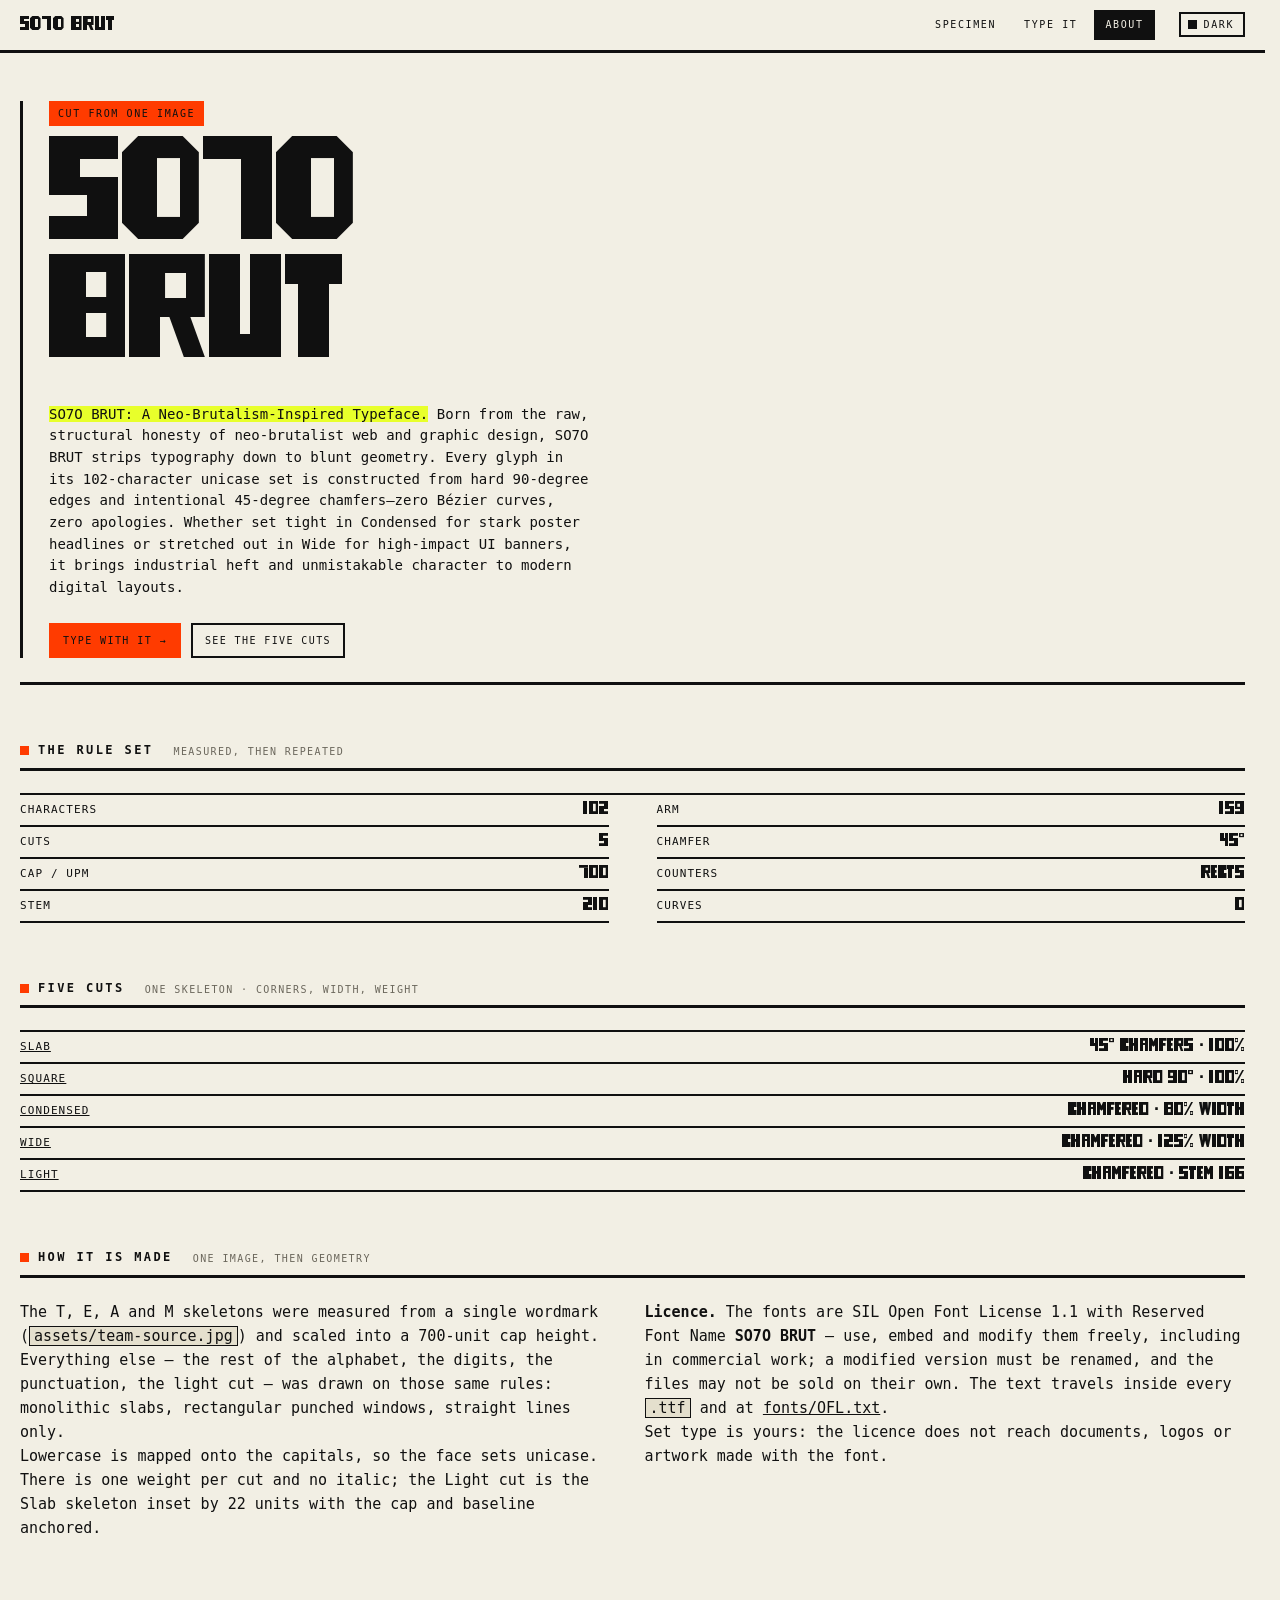
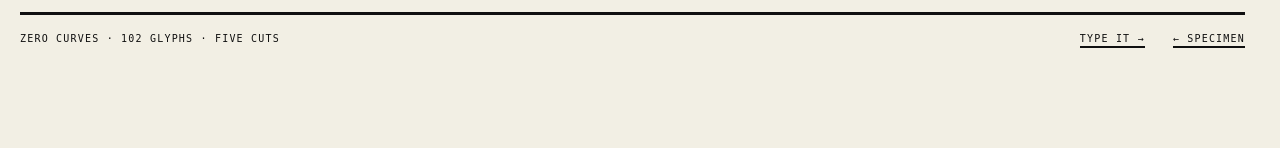
==== about.html @ 9f9d17cc "Publish d05574f Add an about page and the taglines" ====
<!DOCTYPE html>
<html lang="en">
<head>
<meta charset="utf-8">
<meta name="viewport" content="width=device-width, initial-scale=1">
<title>SO7O BRUT — about</title>
<meta name="description" content="SO7O BRUT: A neo-brutalism-inspired unicase display typeface engineered without a single curve. Comes in five cuts — Wide, Slab, Square, Condensed and Light.">
<link rel="stylesheet" href="assets/site.css">
</head>
<body>

<header class="bar">
  <a class="mark" href="index.html">SO7O BRUT</a>
  <nav>
    <a href="index.html">Specimen</a>
    <a href="type.html">Type it</a>
    <a href="about.html" aria-current="page">About</a>
  </nav>
  <button class="theme-toggle" type="button" data-theme-toggle aria-label="Switch to dark theme">
    <span class="sw" aria-hidden="true"></span><span class="t">Dark</span>
  </button>
</header>

<div class="wrap">

  <section class="hero" style="margin-top:0; grid-template-columns: minmax(0,1fr)">
    <div>
      <span class="badge">Cut from one image</span>
      <h1>SO7O<br>BRUT</h1>
      <p class="lede" style="max-width:64ch; margin-top:24px">
        <b>SO7O BRUT: A Neo-Brutalism-Inspired Typeface.</b> Born from the raw,
        structural honesty of neo-brutalist web and graphic design, SO7O BRUT
        strips typography down to blunt geometry. Every glyph in its 102-character
        unicase set is constructed from hard 90-degree edges and intentional
        45-degree chamfers—zero Bézier curves, zero apologies. Whether set tight
        in Condensed for stark poster headlines or stretched out in Wide for
        high-impact UI banners, it brings industrial heft and unmistakable
        character to modern digital layouts.
      </p>
      <div class="cta" style="margin-top:24px">
        <a class="btn accent" href="type.html">Type with it →</a>
        <a class="btn" href="index.html#variants">See the five cuts</a>
      </div>
    </div>
  </section>

  <section>
    <div class="sec-head">
      <h2>The rule set</h2>
      <span class="hint">measured, then repeated</span>
    </div>
    <ul class="facts facts-2">
      <li><span>Characters</span><b>102</b></li>
      <li><span>Cuts</span><b>5</b></li>
      <li><span>Cap / upm</span><b>700</b></li>
      <li><span>Stem</span><b>210</b></li>
      <li><span>Arm</span><b>159</b></li>
      <li><span>Chamfer</span><b>45°</b></li>
      <li><span>Counters</span><b>rects</b></li>
      <li><span>Curves</span><b>0</b></li>
    </ul>
  </section>

  <section>
    <div class="sec-head">
      <h2>Five cuts</h2>
      <span class="hint">one skeleton · corners, width, weight</span>
    </div>
    <ul class="facts">
      <li><span><a href="index.html#cut-slab">Slab</a></span><b>45° chamfers · 100%</b></li>
      <li><span><a href="index.html#cut-square">Square</a></span><b>hard 90° · 100%</b></li>
      <li><span><a href="index.html#cut-condensed">Condensed</a></span><b>chamfered · 80% width</b></li>
      <li><span><a href="index.html#cut-wide">Wide</a></span><b>chamfered · 125% width</b></li>
      <li><span><a href="index.html#cut-light">Light</a></span><b>chamfered · stem 166</b></li>
    </ul>
  </section>

  <section>
    <div class="sec-head">
      <h2>How it is made</h2>
      <span class="hint">one image, then geometry</span>
    </div>
    <div class="copy">
      <div>
        <p style="font-size:15px;line-height:1.6">
          The T, E, A and M skeletons were measured from a single wordmark
          (<code class="inline">assets/team-source.jpg</code>) and scaled into a
          700-unit cap height. Everything else — the rest of the alphabet, the
          digits, the punctuation, the light cut — was drawn on those same rules:
          monolithic slabs, rectangular punched windows, straight lines only.
        </p>
        <p style="font-size:15px;line-height:1.6">
          Lowercase is mapped onto the capitals, so the face sets unicase. There is
          one weight per cut and no italic; the Light cut is the Slab skeleton inset
          by 22 units with the cap and baseline anchored.
        </p>
      </div>
      <div>
        <p style="font-size:15px;line-height:1.6">
          <b>Licence.</b> The fonts are SIL Open Font License 1.1 with Reserved Font
          Name <b>SO7O BRUT</b> — use, embed and modify them freely, including in
          commercial work; a modified version must be renamed, and the files may not
          be sold on their own. The text travels inside every
          <code class="inline">.ttf</code> and at
          <a href="fonts/OFL.txt">fonts/OFL.txt</a>.
        </p>
        <p style="font-size:15px;line-height:1.6">
          Set type is yours: the licence does not reach documents, logos or artwork
          made with the font.
        </p>
      </div>
    </div>
  </section>

  <footer class="foot">
    <span>Zero curves · 102 glyphs · five cuts</span>
    <span class="spacer"></span>
    <a href="type.html">type it →</a>
    <a href="index.html">← specimen</a>
  </footer>

</div>

<script src="assets/app.js"></script>
</body>
</html>
---- assets/site.css ----
/* SO7O BRUT — shared site styles.
   Straight lines, hard borders, flat fills, four font cuts.

   Colours are declared once per token with light-dark(<light>, <dark>), so the
   theme is a single property: color-scheme. The head of every page has no
   script for it — the shell covers a system preference, and assets/app.js sets
   data-theme only once the visitor picks one, which then survives reloads. */

/* The @font-face block below is generated: build.py writes it on every run with
   a content hash on each url, so a rebuilt font can never be served stale. Edit
   the fonts, not this block — hand edits are overwritten on the next build. */
/* build:fonts:begin */
@font-face {
  font-family: "So7o Brut Slab";
  src: url("../fonts/So7oBrutSlab-Regular.ttf?v=18a595bc") format("truetype");
  font-weight: 400; font-style: normal; font-display: block;
}
@font-face {
  font-family: "So7o Brut Square";
  src: url("../fonts/So7oBrutSquare-Regular.ttf?v=8ccb365a") format("truetype");
  font-weight: 400; font-style: normal; font-display: block;
}
@font-face {
  font-family: "So7o Brut Condensed";
  src: url("../fonts/So7oBrutCondensed-Regular.ttf?v=e13615f3") format("truetype");
  font-weight: 400; font-style: normal; font-display: block;
}
@font-face {
  font-family: "So7o Brut Wide";
  src: url("../fonts/So7oBrutWide-Regular.ttf?v=5c6bb9ee") format("truetype");
  font-weight: 400; font-style: normal; font-display: block;
}
@font-face {
  font-family: "So7o Brut Light";
  src: url("../fonts/So7oBrutLight-Regular.ttf?v=78f6a27b") format("truetype");
  font-weight: 400; font-style: normal; font-display: block;
}
/* build:fonts:end */

:root {
  color-scheme: light dark;

  --paper: #f2efe4;
  --paper: light-dark(#f2efe4, #0e0e0d);
  --paper-2: #e4dfcd;
  --paper-2: light-dark(#e4dfcd, #1b1b18);
  --card: #fbf9f1;
  --card: light-dark(#fbf9f1, #151513);
  --ink: #101010;
  --ink: light-dark(#101010, #f2efe4);
  --dim: #6b675c;
  --dim: light-dark(#6b675c, #8b8676);
  --accent: #ff3b00;
  --accent: light-dark(#ff3b00, #ff5c2b);
  --on-accent: #101010;
  --on-accent: light-dark(#101010, #0e0e0d);
  --hi: #e8ff2b;
  --hi: light-dark(#e8ff2b, #d9f227);
  --on-hi: #101010;
  --field: #fff;
  --field: light-dark(#fff, #0a0a09);
  --code-bg: #101010;
  --code-bg: light-dark(#101010, #1d1d1a);
  --code-fg: #ece9de;
  --code-fg: light-dark(#ece9de, #e9e6da);
  --code-dim: #8c8879;
  --code-dim: light-dark(#8c8879, #7e7a6c);

  --rule: 3px solid var(--ink);
  --rule-2: 2px solid var(--ink);
  --mono: ui-monospace, SFMono-Regular, "DejaVu Sans Mono", Menlo, Consolas, monospace;
  --type-slab: "So7o Brut Slab", Impact, sans-serif;
  --type-square: "So7o Brut Square", Impact, sans-serif;
  --type-condensed: "So7o Brut Condensed", Impact, sans-serif;
  --type-wide: "So7o Brut Wide", Impact, sans-serif;
  --type-light: "So7o Brut Light", Impact, sans-serif;
}

/* The visitor's choice wins over the system's, and both are the same block. */
:root[data-theme="dark"] { color-scheme: dark; }
:root[data-theme="light"] { color-scheme: light; }

* { box-sizing: border-box; }

html {
  background: var(--paper);
  /* Hold the scrollbar's width open even when the page is short. Without it,
     dragging the size slider past the window height adds a scrollbar and the
     whole layout jumps 15 px narrower - scrollbar-gutter alone did not reserve
     it in Chrome, overflow-y: scroll does. macOS draws overlay scrollbars, so
     this costs nothing there. */
  overflow-y: scroll;
  scrollbar-gutter: stable;
  -webkit-text-size-adjust: 100%;
}

:focus-visible { outline: 3px solid var(--accent); outline-offset: 2px; }

body {
  margin: 0;
  color: var(--ink);
  background: var(--paper);
  font-family: var(--mono);
  font-size: 14px;
  line-height: 1.55;
  -webkit-font-smoothing: antialiased;
  text-rendering: optimizeLegibility;
}

a { color: inherit; }

.wrap { max-width: 1280px; margin: 0 auto; padding: 0 20px 100px; }

.mono { font-family: var(--mono); }

.label {
  font-family: var(--mono);
  font-size: 10px;
  letter-spacing: .18em;
  text-transform: uppercase;
  color: var(--dim);
}

/* ---------------------------------------------------------------- top bar */
.bar {
  position: sticky; top: 0; z-index: 50;
  display: flex; flex-wrap: wrap; align-items: center; gap: 10px 24px;
  padding: 10px 20px;
  background: var(--paper);
  border-bottom: var(--rule);
}
.bar .mark {
  font-family: var(--type-slab);
  font-size: 20px; line-height: 1;
  text-decoration: none; letter-spacing: .01em;
  white-space: nowrap;
}
.bar nav { display: flex; gap: 6px; margin-left: auto; flex-wrap: wrap; }
.bar nav a {
  font-size: 10px; letter-spacing: .16em; text-transform: uppercase;
  text-decoration: none; padding: 5px 9px; border: 2px solid transparent;
}
.bar nav a:hover { border-color: var(--ink); }
.bar nav a[aria-current="page"] {
  background: var(--ink); color: var(--paper); border-color: var(--ink);
}
.bar .gh {
  font-size: 10px; letter-spacing: .16em; text-transform: uppercase;
  text-decoration: none; border-bottom: 2px solid var(--ink); padding-bottom: 1px;
}

/* theme switch: a flat swatch of the current ink, labelled with the mode
   clicking gives you */
.theme-toggle {
  display: inline-flex; align-items: center; gap: 7px;
  font-family: var(--mono); font-size: 10px; letter-spacing: .16em;
  text-transform: uppercase;
  padding: 5px 9px 5px 7px;
  color: var(--ink); background: transparent;
  border: 2px solid var(--ink); border-radius: 0;
  cursor: pointer;
}
.theme-toggle .sw {
  width: 9px; height: 9px; flex: none;
  background: var(--ink); border: 0;
}
.theme-toggle:hover { background: var(--ink); color: var(--paper); }
.theme-toggle:hover .sw { background: var(--paper); }

/* font cuts */
.f-slab { font-family: var(--type-slab); }
.f-square { font-family: var(--type-square); }
.f-condensed { font-family: var(--type-condensed); }
.f-wide { font-family: var(--type-wide); }
.f-light { font-family: var(--type-light); }

/* ---------------------------------------------------------------- buttons */
/* Flat: a border, a fill on hover, and no offset shadow anywhere. Hierarchy
   comes from solid fills (accent, hi, ink), not from fake depth. */
.btn {
  display: inline-flex; align-items: center; gap: 8px;
  font-family: var(--mono); font-size: 10px; letter-spacing: .14em;
  text-transform: uppercase; text-decoration: none;
  padding: 8px 12px;
  color: var(--ink); background: transparent;
  border: 2px solid var(--ink); border-radius: 0;
  cursor: pointer;
}
.btn:hover { background: var(--ink); color: var(--paper); }
.btn:active { background: var(--accent); border-color: var(--accent); color: var(--on-accent); }
.btn.accent { background: var(--accent); border-color: var(--accent); color: var(--on-accent); }
.btn.accent:hover { background: var(--ink); border-color: var(--ink); color: var(--paper); }
.btn.hi { background: var(--hi); border-color: var(--hi); color: var(--on-hi); }
.btn.hi:hover { background: var(--ink); border-color: var(--ink); color: var(--paper); }

/* ---------------------------------------------------------------- hero */
.hero {
  display: grid;
  grid-template-columns: minmax(0, 1.45fr) minmax(260px, .55fr);
  gap: 28px;
  align-items: start;
  padding: 48px 0 24px;
  border-bottom: var(--rule);
}
.hero h1 {
  font-family: var(--type-slab);
  font-size: clamp(52px, 11.5vw, 178px);
  line-height: .8;
  letter-spacing: -.02em;
  margin: 0;
  text-transform: uppercase;
}
.tagline {
  font-family: var(--mono); font-size: 12px; line-height: 1.55;
  letter-spacing: .02em; color: var(--dim);
  max-width: 46ch; margin: 18px 0 0; text-transform: none;
}
.hero .lede { font-size: 14px; max-width: 42ch; margin: 0 0 20px; }
/* an editorial rule instead of a card: structure without another box */
.hero > div:last-child { border-left: var(--rule); padding-left: 26px; }
.hero .lede b { background: var(--hi); color: var(--on-hi); font-weight: 400; }
.facts { list-style: none; margin: 0 0 24px; padding: 0; border-top: 2px solid var(--ink); }
.facts li {
  display: flex; justify-content: space-between; gap: 12px;
  padding: 6px 0; border-bottom: 2px solid var(--ink);
  font-size: 11px; letter-spacing: .1em; text-transform: uppercase;
}
.facts li b { font-family: var(--type-square); font-size: 18px; letter-spacing: 0; line-height: 1; }
.facts.zebra li { padding: 6px 9px; }
.facts.zebra li:nth-child(odd) { background: var(--paper-2); }
.facts-2 { columns: 2; column-gap: 48px; margin: 0; }
.cta { display: flex; flex-wrap: wrap; gap: 10px; }

.badge {
  display: inline-block;
  background: var(--accent); color: var(--on-accent);
  font-size: 10px; letter-spacing: .16em; text-transform: uppercase;
  padding: 5px 9px;
  margin-bottom: 18px;
}

/* ---------------------------------------------------------------- sections */
section { margin-top: 56px; }
.sec-head {
  display: flex; flex-wrap: wrap; align-items: baseline; gap: 8px 20px;
  border-bottom: var(--rule); padding-bottom: 8px; margin-bottom: 22px;
}
.sec-head h2 {
  font-family: var(--mono); font-size: 12px; letter-spacing: .2em;
  text-transform: uppercase; margin: 0;
  display: flex; align-items: center; gap: 9px;
}
.sec-head h2::before {
  content: ""; width: 9px; height: 9px; flex: none;
  background: var(--accent);
}
.sec-head .hint { font-size: 10px; letter-spacing: .14em; text-transform: uppercase; color: var(--dim); }
.sec-head .spacer { margin-left: auto; }

/* ---------------------------------------------------------------- variant block */
.variant {
  border: var(--rule); background: var(--card);
  padding: 18px; margin-bottom: 40px;
}

/* a compact index of the five cuts, above the specimen blocks */
.cut-list { display: flex; flex-wrap: wrap; gap: 8px; margin: 0 0 22px; }
.cut-list a {
  font-family: var(--mono); font-size: 10px; letter-spacing: .16em;
  text-transform: uppercase; text-decoration: none;
  padding: 7px 10px; border: 2px solid var(--ink); color: var(--ink);
}
.cut-list a:hover { background: var(--ink); color: var(--paper); }
.vhead { display: flex; flex-wrap: wrap; align-items: baseline; gap: 10px 18px; }
.vhead .vname {
  font-family: var(--mono); font-size: 11px; letter-spacing: .2em;
  text-transform: uppercase; margin: 0;
}
.vhead .vnote { font-size: 10px; letter-spacing: .12em; text-transform: uppercase; color: var(--dim); }
.vhead .spacer { margin-left: auto; }
.vhero {
  font-size: clamp(48px, 12vw, 150px);
  line-height: .84;
  letter-spacing: -.015em;
  margin: 10px 0 6px;
  overflow-wrap: anywhere;
}
.vline {
  font-size: clamp(20px, 3.1vw, 34px);
  line-height: 1.12;
  margin: 0 0 4px;
  overflow-wrap: anywhere;
}
.vline.dim { color: var(--dim); }

/* glyph grid */
.grid {
  display: grid;
  grid-template-columns: repeat(auto-fill, minmax(74px, 1fr));
  gap: 5px;
  margin-top: 16px;
}
.cell {
  position: relative;
  display: flex; flex-direction: column; align-items: center; justify-content: center;
  aspect-ratio: 1;
  background: var(--paper);
  border: 2px solid var(--ink);
  padding: 6px 4px 4px;
  cursor: pointer;
  overflow: hidden;
}
.cell:hover { background: var(--hi); color: var(--on-hi); }
.cell .ch { font-size: clamp(26px, 4.2vw, 42px); line-height: 1; font-family: inherit; }
.cell .hex {
  position: absolute; bottom: 2px; left: 0; right: 0;
  text-align: center; font-family: var(--mono); font-size: 8px;
  letter-spacing: .06em; color: var(--dim);
}
.cell:hover .hex { color: var(--on-hi); }
.cell.blank { cursor: default; background: transparent; border-style: dashed; }
.cell.blank:hover { background: transparent; }

/* ---------------------------------------------------------------- specimen extras */
.waterfall p { margin: 0 0 2px; line-height: 1; white-space: nowrap; overflow: hidden; }

.copy {
  display: grid; grid-template-columns: repeat(auto-fit, minmax(260px, 1fr));
  gap: 24px;
}
.copy p { margin: 0; font-size: 19px; line-height: 1.14; }
.copy .big { display: block; font-size: clamp(32px, 5vw, 54px); line-height: .95; margin-bottom: 10px; }

.compare { display: grid; grid-template-columns: 1fr 1fr; gap: 18px; align-items: start; }
.compare figure { margin: 0; }
.compare img, .compare .render {
  display: block; width: 100%;
  background: #000; border: var(--rule);
}
.compare .render {
  aspect-ratio: 1672 / 941;
  display: grid; place-items: center;
  color: #d8d6cf;
  font-size: clamp(46px, 12vw, 128px); line-height: 1;
}
.compare figcaption { margin-top: 6px; }

pre, code { font-family: var(--mono); }
pre {
  background: var(--code-bg); color: var(--code-fg);
  border: var(--rule); padding: 14px 16px; margin: 0;
  font-size: 12px; line-height: 1.65; overflow: auto;
}
pre .c { color: var(--code-dim); }
code.inline { background: var(--paper-2); border: 1px solid var(--ink); padding: 0 4px; }

footer.foot {
  margin-top: 72px; padding-top: 16px; border-top: var(--rule);
  display: flex; flex-wrap: wrap; gap: 10px 28px;
  font-size: 10px; letter-spacing: .12em; text-transform: uppercase;
}
footer.foot a { text-decoration: none; border-bottom: 2px solid var(--ink); }
footer.foot .spacer { margin-left: auto; }

/* ---------------------------------------------------------------- controls */
.editor {
  display: grid;
  grid-template-columns: 300px minmax(0, 1fr);
  gap: 22px;
  align-items: start;
}
.controls {
  border: var(--rule); background: var(--card);
  padding: 16px;
  position: sticky; top: 74px;
}
.field { margin-bottom: 16px; }
.field:last-child { margin-bottom: 0; }
.field > .label { display: block; margin-bottom: 5px; }
.field select, .field textarea, .field input[type="text"], .field input[type="number"] {
  width: 100%; font-family: var(--mono); font-size: 12px;
  color: var(--ink); background: var(--field);
  border: 2px solid var(--ink); border-radius: 0;
  padding: 7px 8px;
}
.field textarea { min-height: 76px; resize: vertical; line-height: 1.5; }
.field input[type="color"] {
  width: 100%; height: 34px; padding: 0; border: 2px solid var(--ink);
  background: var(--field); border-radius: 0; cursor: pointer;
}

/* Off-screen but real: a display:none file input cannot be opened from its
   <label> on iOS Safari, which silently breaks 'Add image'. */
.visually-hidden {
  position: absolute !important;
  width: 1px; height: 1px;
  margin: -1px; padding: 0; border: 0;
  clip-path: inset(50%);
  overflow: hidden;
  white-space: nowrap;
}

/* palette swatches: the names/hex are in title + aria-label, the ring marks the
   current value, and the border keeps pale tints visible on a pale panel */
.chips { display: flex; flex-wrap: wrap; gap: 4px; margin-top: 6px; }
.chip {
  width: 22px; height: 22px; padding: 0; flex: none;
  border: 2px solid var(--ink); border-radius: 0;
  cursor: pointer;
}
.chip:hover { border-color: var(--accent); }
.chip[aria-pressed="true"] {
  outline: 3px solid var(--accent); outline-offset: 1px;
}
.field input[type="range"] {
  width: 100%; accent-color: var(--accent); height: 24px;
}
.row2 { display: grid; grid-template-columns: 1fr 1fr; gap: 10px; }
.val { float: right; color: var(--ink); letter-spacing: .08em; }
.check { display: flex; align-items: center; gap: 8px; font-size: 11px; letter-spacing: .1em; text-transform: uppercase; }
.check input { width: 16px; height: 16px; accent-color: var(--accent); }

.stage {
  border: var(--rule); background: var(--field);
  min-height: 420px;
  padding: 24px;
  overflow: auto;
}
/* .stage's colours come from the page controls now (type.html, svg.html), not
   from a theme class. */

.preview {
  white-space: pre-wrap;
  overflow-wrap: break-word;
  line-height: 1.02;
  margin: 0;
}
.preview:empty::before {
  content: "type something…";
  font-family: var(--mono); font-size: 13px; color: var(--dim);
}

.warn {
  margin-top: 12px; border: 2px solid var(--accent); background: var(--field);
  padding: 8px 10px; font-size: 11px; letter-spacing: .06em;
}
.warn b { color: var(--accent); }

.stage svg { display: block; max-width: 100%; height: auto; }

.out {
  margin-top: 22px;
  display: grid; grid-template-columns: minmax(0, 1fr); gap: 12px;
}
.out textarea {
  width: 100%; min-height: 150px;
  font-family: var(--mono); font-size: 11px;
  border: 2px solid var(--ink); background: var(--field); color: var(--ink);
  padding: 10px; border-radius: 0; resize: vertical;
}
.out .actions { display: flex; flex-wrap: wrap; gap: 10px; }

/* ---------------------------------------------------------------- poster */
.poster-stage { display: grid; place-items: start center; }
.poster-frame { position: relative; width: 100%; line-height: 0; }
#poster, #overlay {
  display: block; width: 100%; height: auto;
}
#poster { border: var(--rule); background: #fff; }
/* handles live on their own canvas so they are never in the export; touch-action
   keeps a drag from scrolling the page under your finger */
#overlay {
  position: absolute; inset: 0; width: 100%; height: 100%;
  cursor: default; touch-action: none;
}
.poster-stage { overscroll-behavior: contain; }
#overlay.on { cursor: move; }
.poster-stage.dropping { outline: 3px dashed var(--accent); outline-offset: -6px; }
.more > summary { cursor: pointer; list-style: none; display: flex; align-items: center; gap: 8px; }
.more > summary::-webkit-details-marker { display: none; }
.more > summary::before {
  content: "+"; font-size: 12px; line-height: 1; width: 12px; display: inline-block;
}
.more[open] > summary::before { content: "−"; }
.more[open] > summary { margin-bottom: 10px; }

.image-head { margin-top: 14px; }
.image-head .cta { margin: 0; }
/* the two buttons carry equal weight: one adds, one removes */
.image-head .cta .btn { flex: 1 1 0; justify-content: center; }

.stage-actions {
  display: flex; flex-wrap: wrap; align-items: center; gap: 8px;
  margin-top: 12px;
}
.stage-actions .label { margin-left: auto; }
.lines { display: grid; gap: 8px; }
.line {
  border: 2px solid var(--ink); background: var(--field);
  padding: 8px; display: grid; gap: 6px;
}
.line input[type="text"] {
  width: 100%; font-family: var(--mono); font-size: 12px;
  color: var(--ink); background: var(--field);
  border: 2px solid var(--ink); border-radius: 0; padding: 6px 7px;
}
.lrow { display: flex; flex-wrap: wrap; align-items: center; gap: 6px; }
.lrow select, .lrow input[type="number"] {
  font-family: var(--mono); font-size: 11px;
  color: var(--ink); background: var(--field);
  border: 2px solid var(--ink); border-radius: 0; padding: 4px 5px;
}
.lrow input[type="number"] { width: 62px; }
/* per-line colour swatches: the button opens the palette popover */
.swatch {
  width: 30px; height: 26px; padding: 0; flex: none;
  border: 2px solid var(--ink); border-radius: 0; cursor: pointer;
}
.swatch:hover { border-color: var(--accent); }
.swatch-label {
  font-family: var(--mono); font-size: 9px; letter-spacing: .1em;
  text-transform: uppercase; color: var(--dim);
}

.palette-pop {
  position: fixed; z-index: 300;
  background: var(--card); border: 3px solid var(--ink);
  padding: 8px; max-width: 250px;
}
.palette-pop .chips { margin: 0; }
.pop-custom {
  display: flex; align-items: center; gap: 8px;
  margin-top: 8px; padding-top: 8px; border-top: 2px solid var(--ink);
  font-family: var(--mono); font-size: 9px; letter-spacing: .14em;
  text-transform: uppercase; color: var(--dim);
}
.pop-custom input[type="color"] {
  width: 30px; height: 26px; padding: 0; margin-left: auto;
  border: 2px solid var(--ink); border-radius: 0; background: var(--field);
  cursor: pointer;
}
.lrow .mini {
  font-family: var(--mono); font-size: 12px; line-height: 1;
  width: 26px; height: 26px; padding: 0;
  color: var(--ink); background: transparent;
  border: 2px solid var(--ink); border-radius: 0; cursor: pointer;
}
.lrow .mini:hover { background: var(--ink); color: var(--paper); }
.lrow .mini.del {
  width: auto; padding: 0 8px;
  font-size: 9px; letter-spacing: .08em; color: var(--accent);
  border-color: var(--accent);
}
.lrow .mini.del:hover { background: var(--accent); color: var(--on-accent); }

/* toast */
.toast {
  position: fixed; left: 50%; bottom: 24px; transform: translateX(-50%);
  background: var(--ink); color: var(--paper);
  border: 2px solid var(--ink);
  padding: 8px 14px; font-size: 11px; letter-spacing: .12em; text-transform: uppercase;
  z-index: 200;
  animation: pop .14s ease-out;
}
@keyframes pop { from { transform: translate(-50%, 8px); opacity: 0 } to { transform: translate(-50%, 0); opacity: 1 } }
@media (prefers-reduced-motion: reduce) {
  .toast { animation: none; }
}

@media (max-width: 900px) {
  .hero { grid-template-columns: 1fr; }
  .hero > div:last-child { border-left: 0; padding-left: 0; border-top: var(--rule); padding-top: 20px; }
  .editor { grid-template-columns: 1fr; }
  .controls { position: static; }
  .compare { grid-template-columns: 1fr; }
}

/* Narrow: the bar gets two rows, the mark and the switch first, nav beneath. */
/* Phones: the bar folds to two rows (mark + switch, then nav), controls get
   real tap targets, and the specimen's block headers stack so the two buttons
   stop wrapping unevenly against the notes. */
@media (max-width: 720px) {
  .wrap { padding: 0 16px 80px; }
  .bar { gap: 8px 12px; padding: 8px 16px; }
  .bar .mark { font-size: 18px; }
  .bar nav { order: 3; width: 100%; margin-left: 0; gap: 2px; }
  .bar nav a { padding: 9px 8px; font-size: 10px; }
  .theme-toggle { margin-left: auto; padding: 9px 10px; }

  .hero { padding: 28px 0 18px; }
  .hero h1 { overflow-wrap: anywhere; }
  .facts-2 { columns: 1; }
  section { margin-top: 40px; }

  .sec-head { gap: 6px 12px; }
  .sec-head .hint { font-size: 9px; }

  .btn { padding: 12px 14px; }
  .vhead { gap: 8px 10px; }
  .vhead .vname, .vhead .vnote { width: 100%; }
  .vhead .spacer { display: none; }
  .variant { padding: 14px; margin-bottom: 26px; }

  .grid { grid-template-columns: repeat(auto-fill, minmax(66px, 1fr)); gap: 4px; }
  .cell { padding: 4px 3px 3px; }

  .controls { padding: 14px; }
  .field input[type="range"] { height: 32px; }
  .chip { width: 28px; height: 28px; }
  .stage { padding: 16px; min-height: 240px; }
  .compare { gap: 14px; }

  /* long URLs in the embed CSS should wrap, not hide behind a scrollbar */
  pre { white-space: pre-wrap; overflow-wrap: anywhere; }

  /* iOS zooms the whole page when a form control smaller than 16 px takes
     focus, and does not zoom back out. 16 px is the threshold, not a taste. */
  .field select, .field textarea, .field input[type="text"],
  .field input[type="number"], .out textarea { font-size: 16px; }

  footer.foot { gap: 8px 18px; padding-top: 14px; }
  footer.foot a { padding: 4px 0; }
  footer.foot .spacer { display: none; }
}

/* Small phones: the display sizes are set by the longest word, not by taste. */
@media (max-width: 430px) {
  .hero h1 { font-size: clamp(54px, 17vw, 84px); }
  .vhero { font-size: clamp(40px, 12.5vw, 60px); }
  .grid { grid-template-columns: repeat(auto-fill, minmax(58px, 1fr)); }
  .cell .hex { font-size: 7px; }
  .copy .big { font-size: clamp(24px, 8vw, 40px); }
  .facts li { font-size: 10px; }
  .facts li b { font-size: 16px; }
}
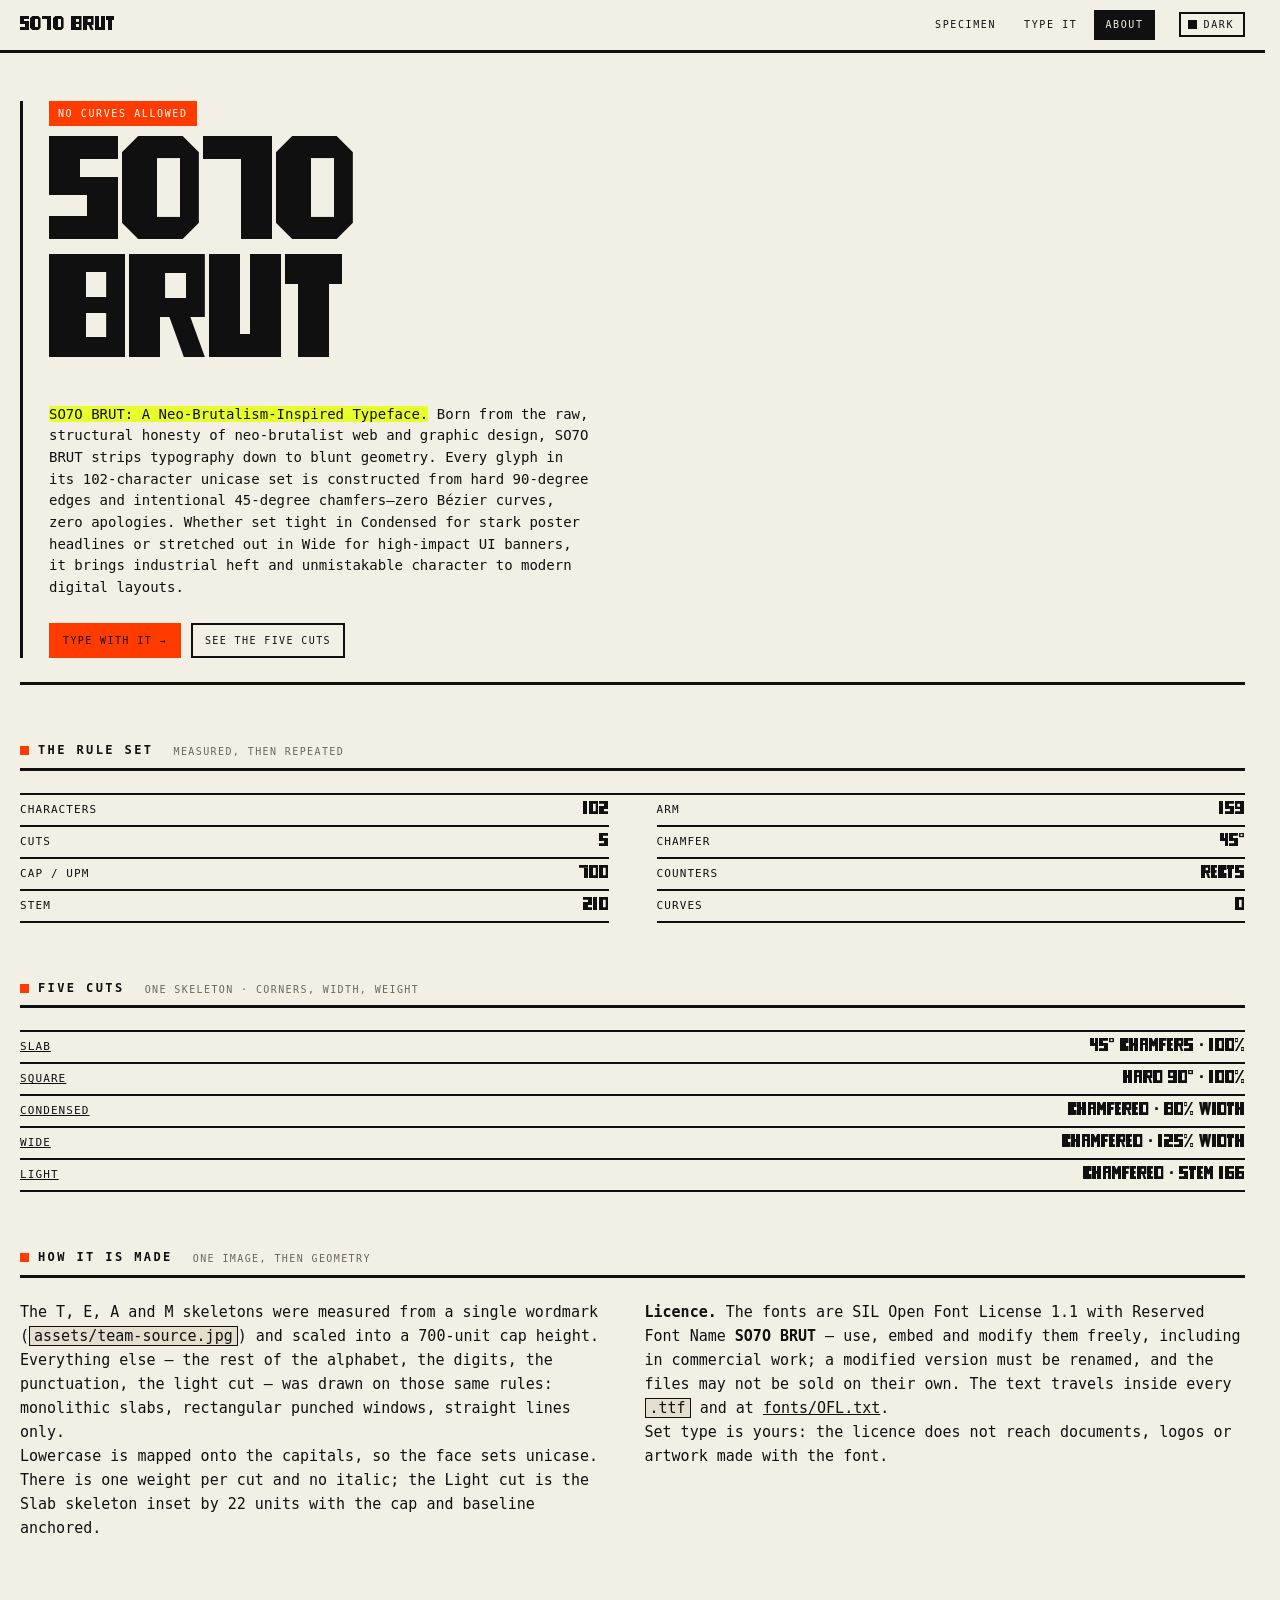
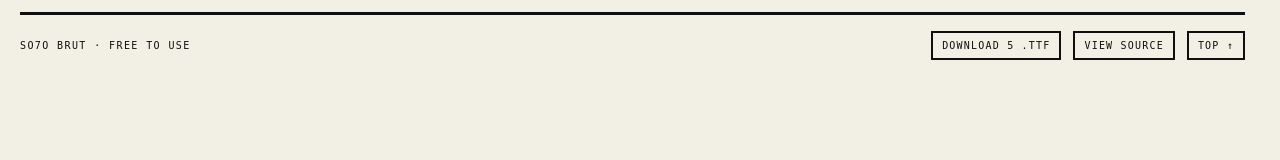
==== commit b8d9d1ad: "Publish 1044177 Badge says 'no curves allowed' in white; footer becomes a bar" ====
--- a/about.html
+++ b/about.html
@@ -9,7 +9,7 @@
 </head>
 <body>
 
-<header class="bar">
+<header class="bar" id="top">
   <a class="mark" href="index.html">SO7O BRUT</a>
   <nav>
     <a href="index.html">Specimen</a>
@@ -25,7 +25,7 @@
 
   <section class="hero" style="margin-top:0; grid-template-columns: minmax(0,1fr)">
     <div>
-      <span class="badge">Cut from one image</span>
+      <span class="badge">no curves allowed</span>
       <h1>SO7O<br>BRUT</h1>
       <p class="lede" style="max-width:64ch; margin-top:24px">
         <b>SO7O BRUT: A Neo-Brutalism-Inspired Typeface.</b> Born from the raw,
@@ -113,10 +113,11 @@
   </section>
 
   <footer class="foot">
-    <span>Zero curves · 102 glyphs · five cuts</span>
+    <span class="foot-label">SO7O BRUT · free to use</span>
     <span class="spacer"></span>
-    <a href="type.html">type it →</a>
-    <a href="index.html">← specimen</a>
+    <a class="foot-btn" href="download/so7o-brut-fonts.zip" download>Download 5 .ttf</a>
+    <a class="foot-btn" href="https://github.com/jan5o7o/so7o-brut">View source</a>
+    <a class="foot-btn" href="#top">Top ↑</a>
   </footer>
 
 </div>
--- a/assets/site.css
+++ b/assets/site.css
@@ -233,7 +233,7 @@
 
 .badge {
   display: inline-block;
-  background: var(--accent); color: var(--on-accent);
+  background: var(--accent); color: #fff;
   font-size: 10px; letter-spacing: .16em; text-transform: uppercase;
   padding: 5px 9px;
   margin-bottom: 18px;
@@ -356,11 +356,17 @@
 
 footer.foot {
   margin-top: 72px; padding-top: 16px; border-top: var(--rule);
-  display: flex; flex-wrap: wrap; gap: 10px 28px;
-  font-size: 10px; letter-spacing: .12em; text-transform: uppercase;
-}
-footer.foot a { text-decoration: none; border-bottom: 2px solid var(--ink); }
+  display: flex; flex-wrap: wrap; align-items: center; gap: 10px 12px;
+  font-family: var(--mono); font-size: 10px; letter-spacing: .12em;
+  text-transform: uppercase;
+}
+footer.foot .foot-label { letter-spacing: .14em; }
 footer.foot .spacer { margin-left: auto; }
+footer.foot .foot-btn {
+  text-decoration: none; color: var(--ink);
+  border: 2px solid var(--ink); padding: 5px 9px;
+}
+footer.foot .foot-btn:hover { background: var(--ink); color: var(--paper); }
 
 /* ---------------------------------------------------------------- controls */
 .editor {
@@ -621,6 +627,7 @@
   footer.foot { gap: 8px 18px; padding-top: 14px; }
   footer.foot a { padding: 4px 0; }
   footer.foot .spacer { display: none; }
+  footer.foot .foot-btn { flex: 1 1 auto; text-align: center; }
 }
 
 /* Small phones: the display sizes are set by the longest word, not by taste. */
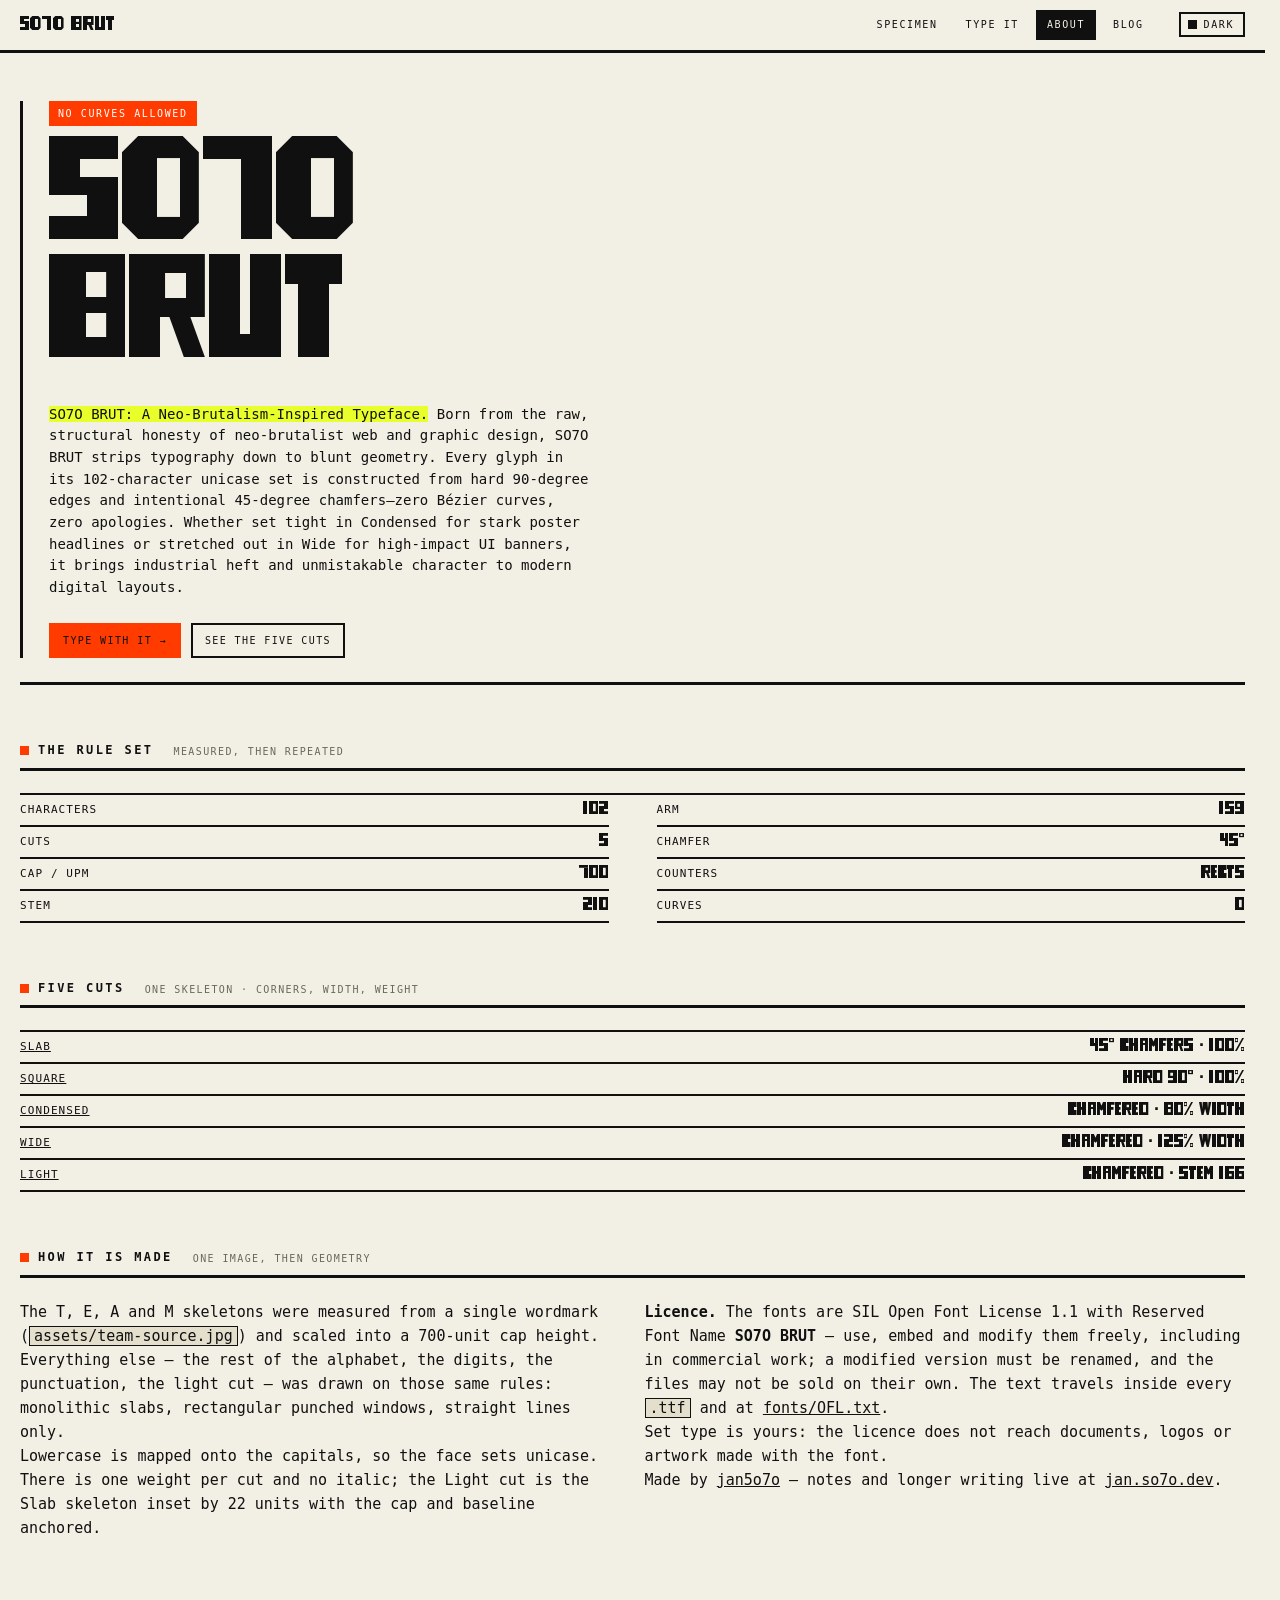
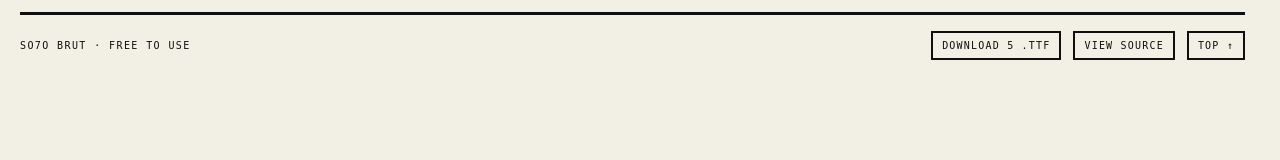
==== commit 0f98269f: "Publish fc363c8 Link the blog: nav entry and the about page" ====
--- a/about.html
+++ b/about.html
@@ -8,13 +8,15 @@
 <link rel="stylesheet" href="assets/site.css">
 </head>
 <body>
+<a id="top"></a>
 
-<header class="bar" id="top">
+<header class="bar">
   <a class="mark" href="index.html">SO7O BRUT</a>
   <nav>
     <a href="index.html">Specimen</a>
     <a href="type.html">Type it</a>
     <a href="about.html" aria-current="page">About</a>
+    <a href="https://jan.so7o.dev">Blog</a>
   </nav>
   <button class="theme-toggle" type="button" data-theme-toggle aria-label="Switch to dark theme">
     <span class="sw" aria-hidden="true"></span><span class="t">Dark</span>
@@ -108,6 +110,10 @@
           Set type is yours: the licence does not reach documents, logos or artwork
           made with the font.
         </p>
+        <p style="font-size:15px;line-height:1.6">
+          Made by <a href="https://jan.so7o.dev">jan5o7o</a> — notes and longer
+          writing live at <a href="https://jan.so7o.dev">jan.so7o.dev</a>.
+        </p>
       </div>
     </div>
   </section>
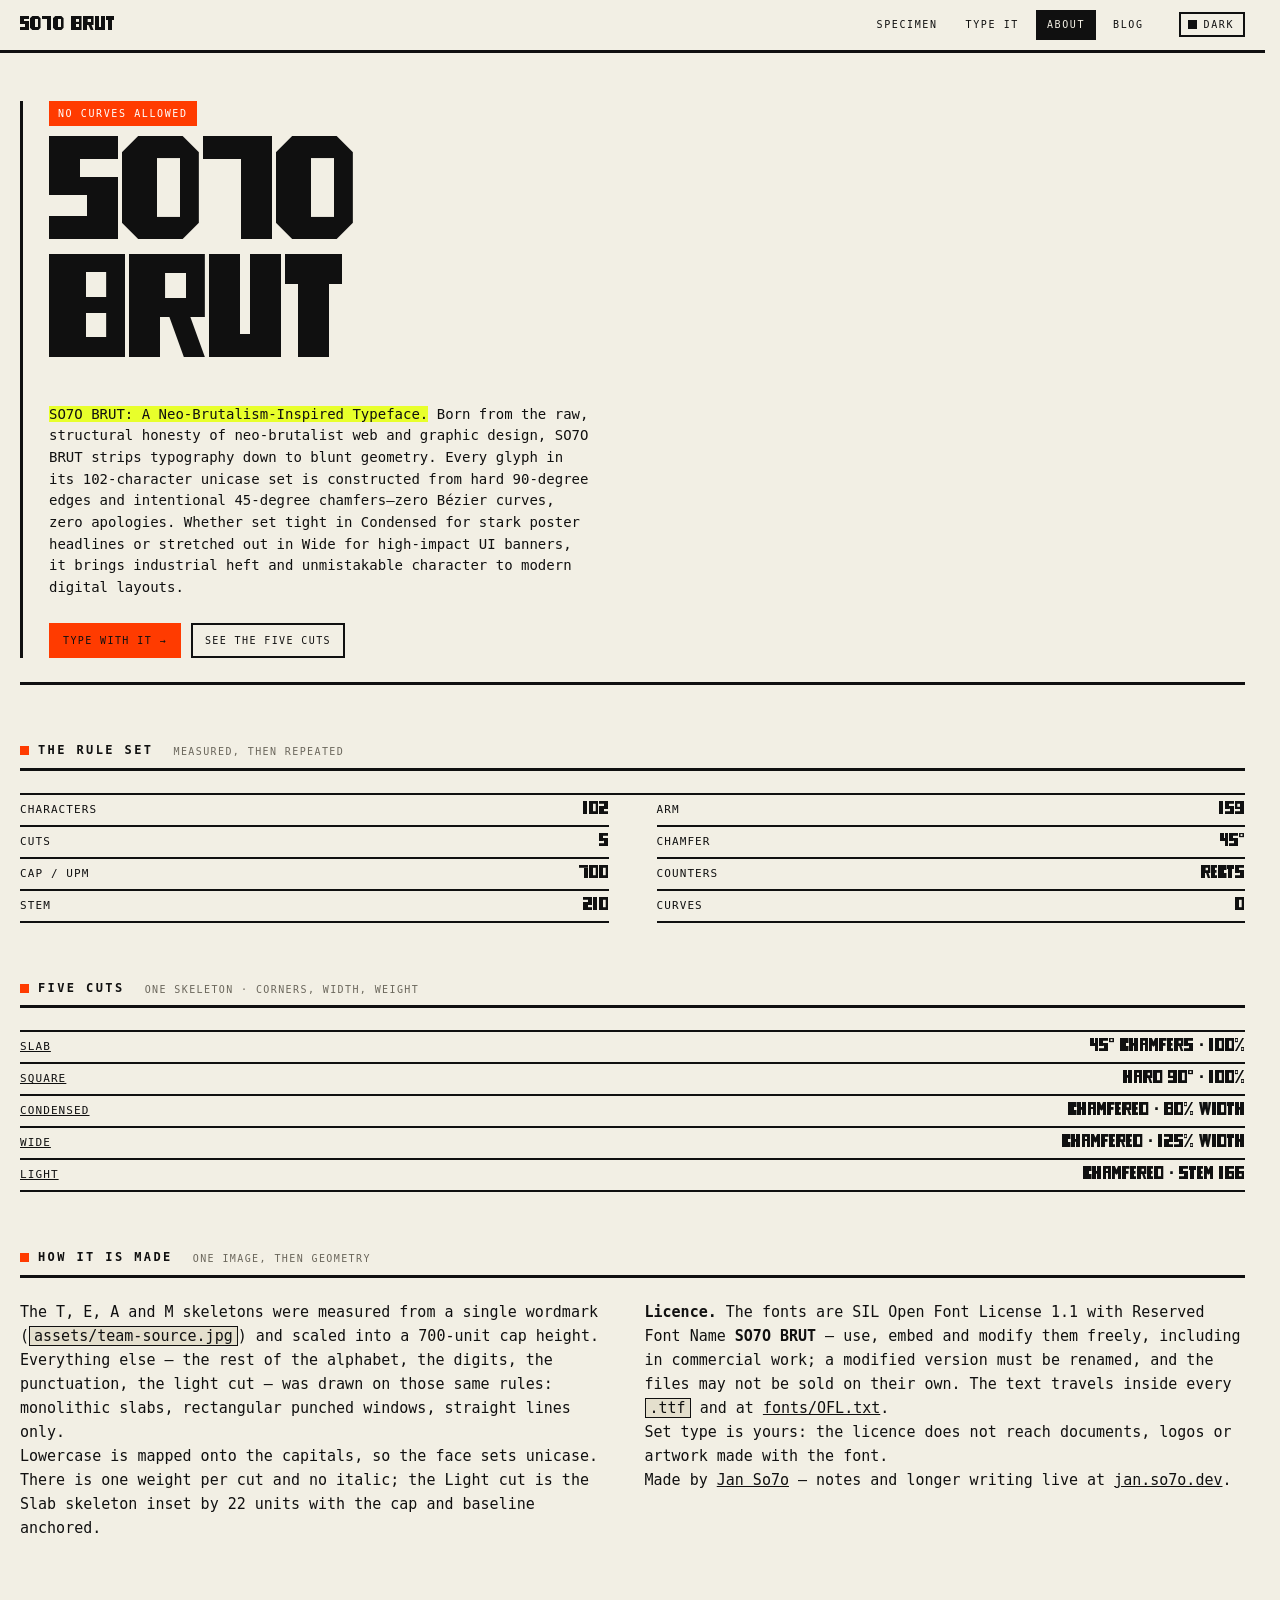
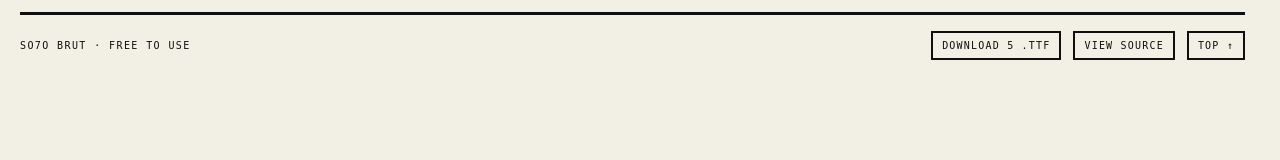
==== commit ed7c94ab: "Publish 7a09774 Name the copyright holder Jan So7o" ====
--- a/about.html
+++ b/about.html
@@ -111,7 +111,7 @@
           made with the font.
         </p>
         <p style="font-size:15px;line-height:1.6">
-          Made by <a href="https://jan.so7o.dev">jan5o7o</a> — notes and longer
+          Made by <a href="https://jan.so7o.dev">Jan So7o</a> — notes and longer
           writing live at <a href="https://jan.so7o.dev">jan.so7o.dev</a>.
         </p>
       </div>
--- a/assets/site.css
+++ b/assets/site.css
@@ -12,27 +12,27 @@
 /* build:fonts:begin */
 @font-face {
   font-family: "So7o Brut Slab";
-  src: url("../fonts/So7oBrutSlab-Regular.ttf?v=18a595bc") format("truetype");
+  src: url("../fonts/So7oBrutSlab-Regular.ttf?v=0fb5c908") format("truetype");
   font-weight: 400; font-style: normal; font-display: block;
 }
 @font-face {
   font-family: "So7o Brut Square";
-  src: url("../fonts/So7oBrutSquare-Regular.ttf?v=8ccb365a") format("truetype");
+  src: url("../fonts/So7oBrutSquare-Regular.ttf?v=3a807ed8") format("truetype");
   font-weight: 400; font-style: normal; font-display: block;
 }
 @font-face {
   font-family: "So7o Brut Condensed";
-  src: url("../fonts/So7oBrutCondensed-Regular.ttf?v=e13615f3") format("truetype");
+  src: url("../fonts/So7oBrutCondensed-Regular.ttf?v=5c634221") format("truetype");
   font-weight: 400; font-style: normal; font-display: block;
 }
 @font-face {
   font-family: "So7o Brut Wide";
-  src: url("../fonts/So7oBrutWide-Regular.ttf?v=5c6bb9ee") format("truetype");
+  src: url("../fonts/So7oBrutWide-Regular.ttf?v=d5639c35") format("truetype");
   font-weight: 400; font-style: normal; font-display: block;
 }
 @font-face {
   font-family: "So7o Brut Light";
-  src: url("../fonts/So7oBrutLight-Regular.ttf?v=78f6a27b") format("truetype");
+  src: url("../fonts/So7oBrutLight-Regular.ttf?v=8164e694") format("truetype");
   font-weight: 400; font-style: normal; font-display: block;
 }
 /* build:fonts:end */
